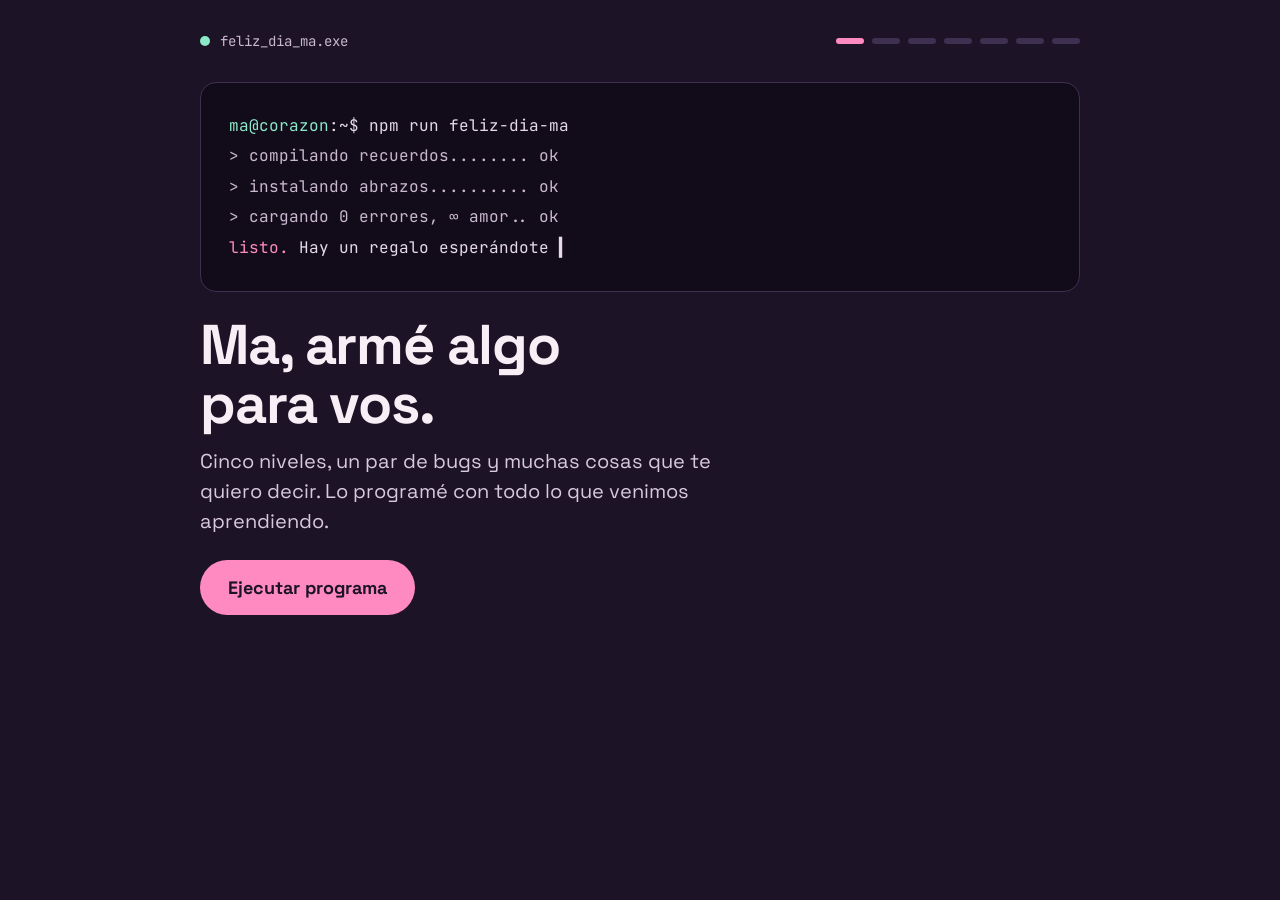
==== index.html @ 76bcb60f "Recorrido jugable "Feliz Día Ma" Página web con terminal animada, bug que se arregla, chat con la IA" ====
<!doctype html>
<html lang="es">
<head>
<meta charset="utf-8">
<meta name="viewport" content="width=device-width, initial-scale=1">
<title>Feliz Día Ma</title>
<meta name="description" content="Un recorrido jugable para mamá.">
<link rel="preconnect" href="https://fonts.googleapis.com">
<link rel="preconnect" href="https://fonts.gstatic.com" crossorigin>
<link href="https://fonts.googleapis.com/css2?family=Space+Grotesk:wght@400;500;700&family=JetBrains+Mono:wght@400;600&family=Caveat:wght@600&display=swap" rel="stylesheet">
<link rel="stylesheet" href="styles.css">
</head>
<body>
<div class="page">
  <div class="wrap">
    <header>
      <div class="app-name mono"><span class="dot"></span>feliz_dia_ma.exe</div>
      <ol class="progress" aria-label="Progreso del recorrido">
        <li aria-label="Inicio"></li>
        <li aria-label="Acceso"></li>
        <li aria-label="Debug"></li>
        <li aria-label="IA"></li>
        <li aria-label="Componentes"></li>
        <li aria-label="Camino"></li>
        <li aria-label="Deploy"></li>
      </ol>
    </header>
    <main id="screen"></main>
  </div>
  <div class="hearts" id="hearts" aria-hidden="true"></div>
</div>
<script src="app.js"></script>
</body>
</html>
---- styles.css ----
:root {
  --bg: #1C1426;
  --ink: #F7EEF6;
  --muted: #C9B8CF;
  --soft: #D9C9DE;
  --panel: #120C1A;
  --card: #261C33;
  --line: #3D3050;
  --line2: #4A3B5E;
  --line3: #5A4870;
  --pink: #FF8AC2;
  --mint: #8BE8C8;
  --violet: #C7A6FF;
  --orange: #FFB86B;
}

* { box-sizing: border-box; }
[hidden] { display: none !important; }

body {
  margin: 0;
  background: var(--bg);
  color: var(--ink);
  font-family: 'Space Grotesk', system-ui, sans-serif;
}

.page { min-height: 100vh; padding: 32px 16px 56px; position: relative; overflow: hidden; }
.wrap { max-width: 880px; margin: 0 auto; display: flex; flex-direction: column; gap: 32px; position: relative; z-index: 1; }
.mono { font-family: 'JetBrains Mono', ui-monospace, monospace; }
.hand { font-family: 'Caveat', cursive; }
p { margin: 0; }

/* Header */
header { display: flex; flex-wrap: wrap; justify-content: space-between; align-items: center; gap: 16px; }
.app-name { font-size: 14px; color: var(--muted); display: flex; align-items: center; gap: 10px; }
.dot { width: 10px; height: 10px; border-radius: 50%; background: var(--mint); display: inline-block; }
.progress { list-style: none; margin: 0; padding: 0; display: flex; gap: 8px; }
.progress li { width: 28px; height: 6px; border-radius: 3px; background: var(--line); transition: background .3s; }
.progress li.done { background: var(--pink); }

/* Screens */
section { display: flex; flex-direction: column; gap: 24px; }
.tag { font-size: 14px; color: var(--mint); }
h1 { margin: 0; font-size: 56px; line-height: 1.05; font-weight: 700; letter-spacing: -.02em; }
h2 { margin: 0; font-size: 44px; line-height: 1.1; font-weight: 700; }
h2 .sub { display: block; color: var(--muted); font-size: 24px; font-weight: 500; margin-top: 4px; }
.lead { font-size: 20px; line-height: 1.5; color: var(--soft); max-width: 560px; }
.note { font-size: 20px; line-height: 1.5; color: var(--soft); }
.stack { display: flex; flex-direction: column; gap: 16px; }

.terminal, .code {
  background: var(--panel); border: 1px solid var(--line); border-radius: 16px;
  padding: 28px; font-size: 16px; line-height: 1.9; color: #E6D9EA; overflow-x: auto;
}
.code { padding: 24px 28px; font-size: 17px; }
.c-green { color: var(--mint); }
.c-muted { color: var(--muted); }
.c-kw { color: var(--violet); }
.c-comment { color: #8A7A99; }
.c-err { color: #FF8FA8; }
.bad { color: var(--orange); text-decoration: underline wavy #FF6B8A; }

/* Buttons */
.btn {
  font: inherit; cursor: pointer; border: 0; border-radius: 999px;
  transition: transform .15s ease; min-height: 48px; padding: 14px 24px; font-size: 17px; font-weight: 700;
}
.btn:hover { transform: translateY(-2px); }
.btn:active { transform: translateY(1px); }
.btn-primary { background: var(--pink); color: var(--bg); }
.btn-big { font-size: 18px; padding: 16px 28px; min-height: 52px; }
.btn-light { background: var(--ink); color: var(--bg); }
.btn-orange { background: var(--orange); color: var(--bg); }
.btn-ghost { background: var(--card); color: var(--ink); border: 1px solid var(--line3); }
.btn-outline { background: transparent; color: var(--ink); border: 1px solid var(--line3); font-weight: 400; font-size: 16px; }

.options { display: flex; flex-wrap: wrap; gap: 12px; }
.option { border-radius: 14px; font-weight: 400; font-size: 18px; min-height: 52px; }
.ok-box { display: flex; flex-direction: column; gap: 20px; background: #20302C; border: 1px solid #3F6B5D; border-radius: 16px; padding: 24px; }
.ok-box p { font-size: 20px; line-height: 1.5; }

/* Chat */
.chat { display: flex; flex-direction: column; gap: 14px; }
.bubble { max-width: 600px; padding: 16px 20px; font-size: 18px; line-height: 1.5; }
.bubble.me { align-self: flex-end; max-width: 520px; background: var(--pink); color: var(--bg); border-radius: 20px 20px 4px 20px; }
.bubble.ai { align-self: flex-start; background: #2A2038; border: 1px solid var(--line2); border-radius: 20px 20px 20px 4px; }
.thinking { align-self: flex-start; color: var(--muted); font-size: 15px; padding: 4px 8px; }
.ai-note { font-size: 15px; color: var(--muted); }

/* Cards */
.cards { display: grid; grid-template-columns: repeat(auto-fit, minmax(190px, 1fr)); gap: 16px; }
.card {
  font: inherit; text-align: left; min-height: 180px; border-radius: 18px; border: 1px solid var(--line2);
  background: var(--card); color: var(--ink); padding: 20px; display: flex; flex-direction: column;
  justify-content: space-between; gap: 12px; cursor: pointer; transition: transform .15s;
}
.card:hover { transform: translateY(-2px); }
.ctag { font-size: 17px; color: var(--violet); }
.ctext { font-size: 17px; line-height: 1.45; }
.render { font-size: 14px; color: #A796B0; }

/* Camino */
.path-row { display: flex; flex-wrap: wrap; gap: 32px; align-items: center; }
.board-col { flex: 1 1 320px; order: 2; min-width: 0; display: flex; flex-direction: column; gap: 12px; }
.board { position: relative; width: 100%; aspect-ratio: 4 / 3; background: #20172B; border: 1px solid var(--line); border-radius: 20px; }
.board svg { position: absolute; inset: 0; width: 100%; height: 100%; overflow: visible; }
.stop { position: absolute; transform: translate(-50%, -50%); }
.thumb {
  display: block; padding: 0; width: 50px; height: 50px; border-radius: 50%; overflow: hidden;
  background: var(--card); border: 3px solid; cursor: pointer; transition: width .3s, height .3s;
}
.thumb.viewing { width: 60px; height: 60px; border-color: var(--ink) !important; }
.thumb img { display: block; width: 100%; height: 100%; object-fit: cover; }
.next-stop {
  display: block; width: 46px; height: 46px; padding: 0; border-radius: 50%; border: 2px dashed var(--pink);
  background: var(--bg); color: var(--pink); font: 600 18px 'JetBrains Mono', monospace; cursor: pointer;
}
.locked { display: block; width: 14px; height: 14px; border-radius: 50%; background: var(--line2); }
.token { position: absolute; transform: translate(-50%, -100%); margin-top: -30px; transition: left .6s ease, top .6s ease; pointer-events: none; }
.legend { display: flex; flex-wrap: wrap; gap: 16px; font-size: 13px; color: var(--muted); }
.legend span { display: flex; align-items: center; gap: 6px; }
.legend i { display: inline-block; width: 10px; height: 10px; border-radius: 50%; }

.photo-slot { flex: 1.5 1 440px; order: 1; min-width: 0; height: 620px; display: flex; flex-direction: column; align-items: center; justify-content: center; gap: 18px; }
.polaroid { margin: 0; background: #FFFDF8; padding: 16px 16px 20px; border-radius: 6px; box-shadow: 0 28px 56px rgba(0, 0, 0, .5); display: flex; flex-direction: column; gap: 12px; max-width: 100%; }
.polaroid img { display: block; max-width: 100%; max-height: 470px; width: auto; height: auto; border-radius: 2px; }
.polaroid figcaption { font-size: 32px; color: #2A2038; text-align: center; line-height: 1.1; }
.meta { display: flex; flex-wrap: wrap; gap: 10px; align-items: center; justify-content: center; }
.branch { font-size: 13px; color: var(--bg); border-radius: 999px; padding: 5px 12px; }
.msg { font-size: 14px; color: var(--muted); }
.photo-text { font-size: 18px; line-height: 1.5; color: var(--soft); text-align: center; }
.controls { display: flex; flex-wrap: wrap; gap: 12px; align-items: center; justify-content: space-between; }
.count { font-size: 14px; color: var(--muted); }

/* Final */
.final { align-items: center; text-align: center; padding-top: 24px; }
.deploy { font-size: 15px; color: var(--mint); background: #20302C; border: 1px solid #3F6B5D; border-radius: 999px; padding: 8px 16px; }
.big { font-size: 88px; line-height: 1; letter-spacing: -.03em; }
.letter { width: 100%; max-width: 680px; text-align: left; background: var(--panel); border: 1px solid var(--line); border-radius: 18px; overflow: hidden; }
.letter-head { font-size: 14px; color: var(--muted); padding: 12px 20px; border-bottom: 1px solid var(--line); background: #1A1324; }
.letter-body { padding: 28px 28px 32px; display: flex; flex-direction: column; gap: 16px; font-size: 19px; line-height: 1.6; color: #E6D9EA; }
.letter-body .hi { font-size: 22px; font-weight: 700; color: var(--ink); }
.letter-body .sign { margin-top: 8px; font-size: 30px; color: var(--pink); }
.hearts { position: absolute; inset: 0; pointer-events: none; }

/* Animations */
.blink { animation: blink 1s steps(1) infinite; }
.fadeup { animation: fadeup .6s ease-out both; }
.pop { animation: pop .45s cubic-bezier(.2, 1.6, .4, 1) both; }
.typing { display: inline-block; overflow: hidden; white-space: nowrap; width: 0; vertical-align: bottom; animation: typing 1.6s steps(24) .3s forwards; }
.float { position: absolute; bottom: -40px; animation: float 5s ease-in infinite; }
.pulse { animation: pulse 1.6s ease-in-out infinite; }
.bob { display: block; animation: bob 1.2s ease-in-out infinite; }
@keyframes blink { 50% { opacity: 0; } }
@keyframes fadeup { from { opacity: 0; transform: translateY(16px); } to { opacity: 1; transform: none; } }
@keyframes pop { from { opacity: 0; transform: scale(.8); } to { opacity: 1; transform: scale(1); } }
@keyframes typing { to { width: 24ch; } }
@keyframes float { 0% { transform: translateY(0) rotate(0); opacity: 0; } 10% { opacity: 1; } 100% { transform: translateY(-110vh) rotate(25deg); opacity: 0; } }
@keyframes pulse { 0%, 100% { transform: scale(1); } 50% { transform: scale(1.12); } }
@keyframes bob { 0%, 100% { transform: translateY(0); } 50% { transform: translateY(-5px); } }

@media (prefers-reduced-motion: reduce) {
  *, *::before, *::after { animation-duration: .01ms !important; animation-iteration-count: 1 !important; transition-duration: .01ms !important; }
  .typing { width: 24ch; }
}

@media (max-width: 600px) {
  h1 { font-size: 42px; }
  h2 { font-size: 32px; }
  h2 .sub { font-size: 19px; }
  .big { font-size: 56px; }
  .terminal { padding: 20px; font-size: 14px; }
  .photo-slot { height: 500px; }
  .polaroid img { max-height: 360px; }
  .letter-body { padding: 22px; }
}
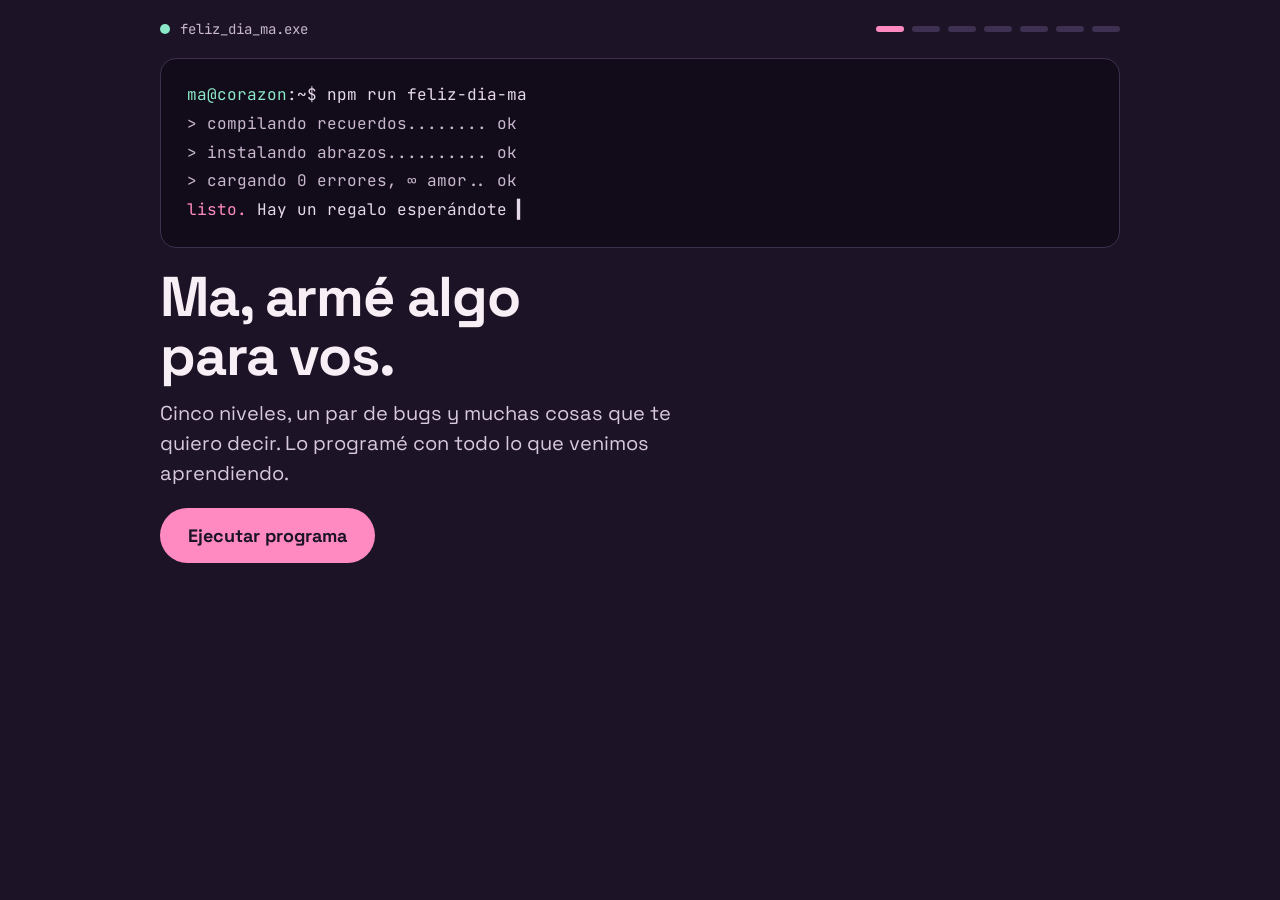
==== commit 7fadaa63: "Vista previa linda al compartir el link Título y descripción nuevos, imagen de preview 1200x630 con " ====
--- a/index.html
+++ b/index.html
@@ -3,8 +3,28 @@
 <head>
 <meta charset="utf-8">
 <meta name="viewport" content="width=device-width, initial-scale=1">
-<title>Feliz Día Ma</title>
-<meta name="description" content="Un recorrido jugable para mamá.">
+<title>Feliz día, Ma 💗</title>
+<meta name="description" content="Armé algo para vos, con todo mi amor. Abrilo cuando tengas un ratito.">
+<meta name="theme-color" content="#1C1426">
+<link rel="icon" href="data:image/svg+xml,%3Csvg xmlns='http://www.w3.org/2000/svg' viewBox='0 0 24 24'%3E%3Cpath fill='%23FF8AC2' d='M12 21C12 21 3 14.5 3 8.5 3 5.4 5.4 3 8.3 3c1.6 0 3 .8 3.7 2 .7-1.2 2.1-2 3.7-2C18.6 3 21 5.4 21 8.5 21 14.5 12 21 12 21z'/%3E%3C/svg%3E">
+
+<!-- Vista previa al compartir el link (WhatsApp, Instagram, etc.) -->
+<meta property="og:type" content="website">
+<meta property="og:locale" content="es_AR">
+<meta property="og:site_name" content="Feliz día, Ma">
+<meta property="og:title" content="Feliz día, Ma 💗">
+<meta property="og:description" content="Armé algo para vos, con todo mi amor. Abrilo cuando tengas un ratito.">
+<meta property="og:url" content="https://luzzaragoza-p.github.io/feliz-dia-ma/">
+<meta property="og:image" content="https://luzzaragoza-p.github.io/feliz-dia-ma/og.jpg">
+<meta property="og:image:secure_url" content="https://luzzaragoza-p.github.io/feliz-dia-ma/og.jpg">
+<meta property="og:image:type" content="image/jpeg">
+<meta property="og:image:width" content="1200">
+<meta property="og:image:height" content="630">
+<meta property="og:image:alt" content="Mamá y Luz tomando mate, con el texto Feliz día, Ma.">
+<meta name="twitter:card" content="summary_large_image">
+<meta name="twitter:title" content="Feliz día, Ma 💗">
+<meta name="twitter:description" content="Armé algo para vos, con todo mi amor. Abrilo cuando tengas un ratito.">
+<meta name="twitter:image" content="https://luzzaragoza-p.github.io/feliz-dia-ma/og.jpg">
 <link rel="preconnect" href="https://fonts.googleapis.com">
 <link rel="preconnect" href="https://fonts.gstatic.com" crossorigin>
 <link href="https://fonts.googleapis.com/css2?family=Space+Grotesk:wght@400;500;700&family=JetBrains+Mono:wght@400;600&family=Caveat:wght@600&display=swap" rel="stylesheet">
--- a/styles.css
+++ b/styles.css
@@ -24,8 +24,8 @@
   font-family: 'Space Grotesk', system-ui, sans-serif;
 }
 
-.page { min-height: 100vh; padding: 32px 16px 56px; position: relative; overflow: hidden; }
-.wrap { max-width: 880px; margin: 0 auto; display: flex; flex-direction: column; gap: 32px; position: relative; z-index: 1; }
+.page { min-height: 100vh; min-height: 100dvh; padding: 20px 16px 24px; position: relative; overflow: hidden; }
+.wrap { max-width: 960px; margin: 0 auto; display: flex; flex-direction: column; gap: 20px; position: relative; z-index: 1; }
 .mono { font-family: 'JetBrains Mono', ui-monospace, monospace; }
 .hand { font-family: 'Caveat', cursive; }
 p { margin: 0; }
@@ -39,20 +39,20 @@
 .progress li.done { background: var(--pink); }
 
 /* Screens */
-section { display: flex; flex-direction: column; gap: 24px; }
+section { display: flex; flex-direction: column; gap: 20px; }
 .tag { font-size: 14px; color: var(--mint); }
-h1 { margin: 0; font-size: 56px; line-height: 1.05; font-weight: 700; letter-spacing: -.02em; }
-h2 { margin: 0; font-size: 44px; line-height: 1.1; font-weight: 700; }
-h2 .sub { display: block; color: var(--muted); font-size: 24px; font-weight: 500; margin-top: 4px; }
+h1 { margin: 0; font-size: clamp(40px, 7vh, 56px); line-height: 1.05; font-weight: 700; letter-spacing: -.02em; }
+h2 { margin: 0; font-size: clamp(30px, 5.5vh, 44px); line-height: 1.1; font-weight: 700; }
+h2 .sub { display: block; color: var(--muted); font-size: clamp(18px, 3vh, 24px); font-weight: 500; margin-top: 4px; }
 .lead { font-size: 20px; line-height: 1.5; color: var(--soft); max-width: 560px; }
 .note { font-size: 20px; line-height: 1.5; color: var(--soft); }
 .stack { display: flex; flex-direction: column; gap: 16px; }
 
 .terminal, .code {
   background: var(--panel); border: 1px solid var(--line); border-radius: 16px;
-  padding: 28px; font-size: 16px; line-height: 1.9; color: #E6D9EA; overflow-x: auto;
-}
-.code { padding: 24px 28px; font-size: 17px; }
+  padding: 22px 26px; font-size: 16px; line-height: 1.8; color: #E6D9EA; overflow-x: auto;
+}
+.code { font-size: 17px; }
 .c-green { color: var(--mint); }
 .c-muted { color: var(--muted); }
 .c-kw { color: var(--violet); }
@@ -90,7 +90,7 @@
 /* Cards */
 .cards { display: grid; grid-template-columns: repeat(auto-fit, minmax(190px, 1fr)); gap: 16px; }
 .card {
-  font: inherit; text-align: left; min-height: 180px; border-radius: 18px; border: 1px solid var(--line2);
+  font: inherit; text-align: left; min-height: 150px; border-radius: 18px; border: 1px solid var(--line2);
   background: var(--card); color: var(--ink); padding: 20px; display: flex; flex-direction: column;
   justify-content: space-between; gap: 12px; cursor: pointer; transition: transform .15s;
 }
@@ -100,10 +100,13 @@
 .render { font-size: 14px; color: #A796B0; }
 
 /* Camino */
-.path-row { display: flex; flex-wrap: wrap; gap: 32px; align-items: center; }
-.board-col { flex: 1 1 320px; order: 2; min-width: 0; display: flex; flex-direction: column; gap: 12px; }
+.path-grid {
+  display: grid; grid-template-columns: minmax(0, 1.4fr) minmax(0, 1fr);
+  grid-template-areas: "slot board" "slot controls"; gap: 20px 32px; align-items: center;
+}
+.board-col { grid-area: board; align-self: end; min-width: 0; display: flex; flex-direction: column; gap: 12px; }
 .board { position: relative; width: 100%; aspect-ratio: 4 / 3; background: #20172B; border: 1px solid var(--line); border-radius: 20px; }
-.board svg { position: absolute; inset: 0; width: 100%; height: 100%; overflow: visible; }
+.board > svg { position: absolute; inset: 0; width: 100%; height: 100%; overflow: visible; }
 .stop { position: absolute; transform: translate(-50%, -50%); }
 .thumb {
   display: block; padding: 0; width: 50px; height: 50px; border-radius: 50%; overflow: hidden;
@@ -116,29 +119,38 @@
   background: var(--bg); color: var(--pink); font: 600 18px 'JetBrains Mono', monospace; cursor: pointer;
 }
 .locked { display: block; width: 14px; height: 14px; border-radius: 50%; background: var(--line2); }
-.token { position: absolute; transform: translate(-50%, -100%); margin-top: -30px; transition: left .6s ease, top .6s ease; pointer-events: none; }
+.token { position: absolute; z-index: 2; transform: translate(-50%, -100%); margin-top: -30px; pointer-events: none; filter: drop-shadow(0 4px 6px rgba(0, 0, 0, .4)); }
+.spark { position: absolute; z-index: 1; width: 8px; height: 8px; border-radius: 50%; transform: translate(-50%, -50%); pointer-events: none; animation: burst .8s ease-out forwards; }
+.march { animation: march 1s linear infinite; }
 .legend { display: flex; flex-wrap: wrap; gap: 16px; font-size: 13px; color: var(--muted); }
 .legend span { display: flex; align-items: center; gap: 6px; }
 .legend i { display: inline-block; width: 10px; height: 10px; border-radius: 50%; }
 
-.photo-slot { flex: 1.5 1 440px; order: 1; min-width: 0; height: 620px; display: flex; flex-direction: column; align-items: center; justify-content: center; gap: 18px; }
-.polaroid { margin: 0; background: #FFFDF8; padding: 16px 16px 20px; border-radius: 6px; box-shadow: 0 28px 56px rgba(0, 0, 0, .5); display: flex; flex-direction: column; gap: 12px; max-width: 100%; }
-.polaroid img { display: block; max-width: 100%; max-height: 470px; width: auto; height: auto; border-radius: 2px; }
-.polaroid figcaption { font-size: 32px; color: #2A2038; text-align: center; line-height: 1.1; }
+.photo-slot {
+  grid-area: slot; min-width: 0; height: clamp(360px, calc(100dvh - 210px), 660px);
+  display: flex; flex-direction: column; align-items: center; justify-content: center; gap: 14px;
+}
+.polaroid { margin: 0; background: #FFFDF8; padding: 14px 14px 16px; border-radius: 6px; box-shadow: 0 28px 56px rgba(0, 0, 0, .5); display: flex; flex-direction: column; gap: 10px; max-width: 100%; }
+.polaroid img { display: block; max-width: 100%; max-height: clamp(220px, calc(100dvh - 380px), 480px); width: auto; height: auto; border-radius: 2px; }
+.polaroid figcaption { font-size: 30px; color: #2A2038; text-align: center; line-height: 1.1; }
 .meta { display: flex; flex-wrap: wrap; gap: 10px; align-items: center; justify-content: center; }
 .branch { font-size: 13px; color: var(--bg); border-radius: 999px; padding: 5px 12px; }
 .msg { font-size: 14px; color: var(--muted); }
 .photo-text { font-size: 18px; line-height: 1.5; color: var(--soft); text-align: center; }
-.controls { display: flex; flex-wrap: wrap; gap: 12px; align-items: center; justify-content: space-between; }
+.controls { grid-area: controls; align-self: start; display: flex; flex-wrap: wrap; gap: 12px; align-items: center; justify-content: space-between; }
 .count { font-size: 14px; color: var(--muted); }
 
 /* Final */
-.final { align-items: center; text-align: center; padding-top: 24px; }
-.deploy { font-size: 15px; color: var(--mint); background: #20302C; border: 1px solid #3F6B5D; border-radius: 999px; padding: 8px 16px; }
-.big { font-size: 88px; line-height: 1; letter-spacing: -.03em; }
-.letter { width: 100%; max-width: 680px; text-align: left; background: var(--panel); border: 1px solid var(--line); border-radius: 18px; overflow: hidden; }
+.final {
+  display: grid; grid-template-columns: minmax(0, 1fr) minmax(0, 1.25fr); gap: 32px 40px;
+  align-items: center; padding-top: 12px;
+}
+.final-head { display: flex; flex-direction: column; gap: 18px; align-items: flex-start; }
+.deploy { font-size: 14px; color: var(--mint); background: #20302C; border: 1px solid #3F6B5D; border-radius: 999px; padding: 8px 16px; }
+.big { font-size: clamp(52px, 10vh, 84px); line-height: 1; letter-spacing: -.03em; }
+.letter { width: 100%; text-align: left; background: var(--panel); border: 1px solid var(--line); border-radius: 18px; overflow: hidden; }
 .letter-head { font-size: 14px; color: var(--muted); padding: 12px 20px; border-bottom: 1px solid var(--line); background: #1A1324; }
-.letter-body { padding: 28px 28px 32px; display: flex; flex-direction: column; gap: 16px; font-size: 19px; line-height: 1.6; color: #E6D9EA; }
+.letter-body { padding: 24px 26px 26px; display: flex; flex-direction: column; gap: 14px; font-size: 18px; line-height: 1.6; color: #E6D9EA; }
 .letter-body .hi { font-size: 22px; font-weight: 700; color: var(--ink); }
 .letter-body .sign { margin-top: 8px; font-size: 30px; color: var(--pink); }
 .hearts { position: absolute; inset: 0; pointer-events: none; }
@@ -158,19 +170,35 @@
 @keyframes float { 0% { transform: translateY(0) rotate(0); opacity: 0; } 10% { opacity: 1; } 100% { transform: translateY(-110vh) rotate(25deg); opacity: 0; } }
 @keyframes pulse { 0%, 100% { transform: scale(1); } 50% { transform: scale(1.12); } }
 @keyframes bob { 0%, 100% { transform: translateY(0); } 50% { transform: translateY(-5px); } }
+@keyframes burst { to { transform: translate(calc(-50% + var(--dx)), calc(-50% + var(--dy))) scale(.2); opacity: 0; } }
+@keyframes march { to { stroke-dashoffset: -14; } }
 
 @media (prefers-reduced-motion: reduce) {
   *, *::before, *::after { animation-duration: .01ms !important; animation-iteration-count: 1 !important; transition-duration: .01ms !important; }
   .typing { width: 24ch; }
 }
 
+@media (max-width: 760px) {
+  .path-grid { grid-template-columns: minmax(0, 1fr); grid-template-areas: "slot" "controls" "board"; gap: 16px; }
+  .photo-slot { height: clamp(340px, calc(100dvh - 290px), 560px); }
+  .polaroid img { max-height: clamp(200px, calc(100dvh - 450px), 400px); }
+  .final { grid-template-columns: minmax(0, 1fr); text-align: center; gap: 24px; }
+  .final-head { align-items: center; }
+}
+
 @media (max-width: 600px) {
-  h1 { font-size: 42px; }
-  h2 { font-size: 32px; }
-  h2 .sub { font-size: 19px; }
-  .big { font-size: 56px; }
-  .terminal { padding: 20px; font-size: 14px; }
-  .photo-slot { height: 500px; }
-  .polaroid img { max-height: 360px; }
-  .letter-body { padding: 22px; }
-}
+  .page { padding: 14px 16px 16px; }
+  .wrap, section { gap: 14px; }
+  h1 { font-size: 40px; }
+  h2 { font-size: 28px; }
+  h2 .sub { font-size: 18px; }
+  .big { font-size: 52px; }
+  .terminal { padding: 18px; font-size: 14px; }
+  .cards { grid-template-columns: repeat(2, minmax(0, 1fr)); gap: 12px; }
+  .card { min-height: 96px; padding: 12px; gap: 6px; }
+  .ctag { font-size: 14px; }
+  .ctext { font-size: 14px; line-height: 1.35; }
+  .final-head { gap: 12px; }
+  .final-head svg { display: none; }
+  .letter-body { padding: 18px; gap: 10px; font-size: 16px; line-height: 1.55; }
+}
